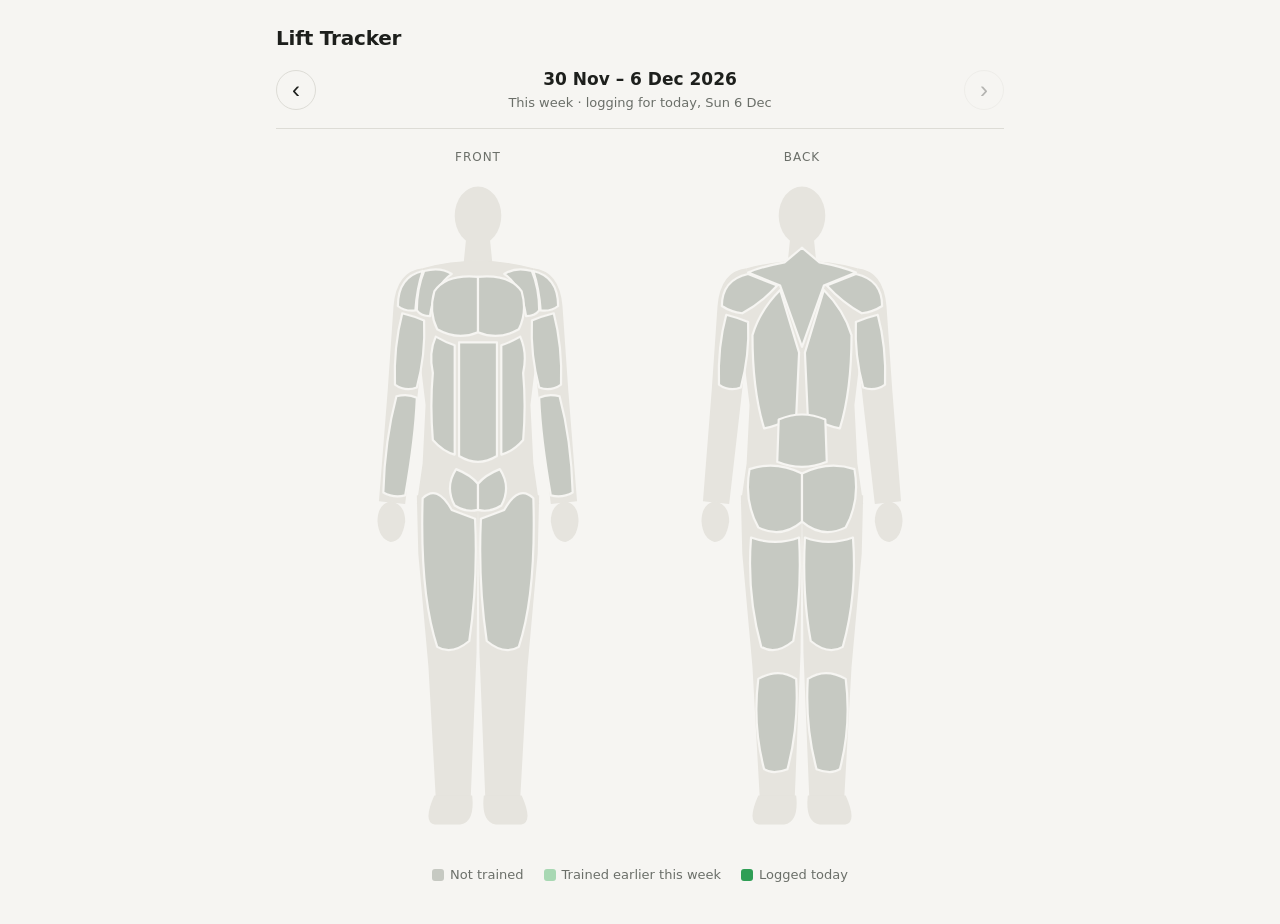
==== index.html @ e6c9cdfc "Lift Tracker v1: core loop Front/back muscle diagram with hover/tap labels, tap-to-log with tap-agai" ====
<!doctype html>
<html lang="en-AU">
<head>
  <meta charset="utf-8">
  <meta name="viewport" content="width=device-width, initial-scale=1">
  <title>Lift Tracker</title>
  <link rel="stylesheet" href="styles.css">
</head>
<body>
  <main class="app" id="app">
    <header class="topbar">
      <h1>Lift Tracker</h1>
    </header>

    <nav class="week-nav" aria-label="Week">
      <button id="prev-week" class="nav-btn" type="button" aria-label="Previous week">&#8249;</button>
      <div class="week-info">
        <div id="week-label" class="week-label" aria-live="polite"></div>
        <div id="week-sub" class="week-sub"></div>
      </div>
      <button id="next-week" class="nav-btn" type="button" aria-label="Next week">&#8250;</button>
    </nav>

    <section class="stage" id="stage">
      <figure class="figure" id="figure-front">
        <figcaption>Front</figcaption>
      </figure>
      <figure class="figure" id="figure-back">
        <figcaption>Back</figcaption>
      </figure>
      <div id="muscle-label" class="muscle-label" role="status" hidden></div>
    </section>

    <ul class="legend" id="legend">
      <li><span class="swatch swatch-none"></span>Not trained</li>
      <li class="current-only"><span class="swatch swatch-week"></span>Trained earlier this week</li>
      <li class="current-only"><span class="swatch swatch-today"></span>Logged today</li>
      <li class="past-only"><span class="swatch swatch-today"></span>Trained</li>
    </ul>
  </main>

  <script src="js/muscles.js"></script>
  <script src="js/dates.js"></script>
  <script src="js/store.js"></script>
  <script src="js/figure.js"></script>
  <script src="js/app.js"></script>
</body>
</html>
---- styles.css ----
:root {
  --bg: #f6f5f2;
  --ink: #1d1f1c;
  --muted: #6b6f69;
  --line: #dddcd6;
  --body: #e6e4de;
  --none: #c6c9c2;
  --week: #a8d8b3;
  --today: #2f9e55;
  --active-stroke: #1d1f1c;
  --label-bg: #1d1f1c;
  --label-ink: #ffffff;
  color-scheme: light;
}

@media (prefers-color-scheme: dark) {
  :root:not([data-theme="light"]) {
    --bg: #161816;
    --ink: #e8eae6;
    --muted: #9aa097;
    --line: #2e322e;
    --body: #2a2e2a;
    --none: #474c46;
    --week: #2f6040;
    --today: #4fc777;
    --active-stroke: #e8eae6;
    --label-bg: #e8eae6;
    --label-ink: #161816;
    color-scheme: dark;
  }
}

:root[data-theme="dark"] {
  --bg: #161816;
  --ink: #e8eae6;
  --muted: #9aa097;
  --line: #2e322e;
  --body: #2a2e2a;
  --none: #474c46;
  --week: #2f6040;
  --today: #4fc777;
  --active-stroke: #e8eae6;
  --label-bg: #e8eae6;
  --label-ink: #161816;
  color-scheme: dark;
}

* { box-sizing: border-box; }

html, body { margin: 0; }

body {
  background: var(--bg);
  color: var(--ink);
  font: 15px/1.4 system-ui, -apple-system, "Segoe UI", Roboto, sans-serif;
  -webkit-tap-highlight-color: transparent;
}

.app {
  max-width: 760px;
  margin: 0 auto;
  padding: 24px 16px 40px;
}

.topbar h1 {
  margin: 0 0 16px;
  font-size: 20px;
  font-weight: 650;
  letter-spacing: -0.01em;
}

/* Week navigation */

.week-nav {
  display: flex;
  align-items: center;
  gap: 12px;
  padding-bottom: 16px;
  border-bottom: 1px solid var(--line);
}

.week-info { flex: 1; text-align: center; }

.week-label { font-size: 17px; font-weight: 600; }

.week-sub { color: var(--muted); font-size: 13px; margin-top: 2px; }

.nav-btn {
  width: 40px;
  height: 40px;
  border: 1px solid var(--line);
  border-radius: 50%;
  background: transparent;
  color: var(--ink);
  font-size: 24px;
  line-height: 1;
  cursor: pointer;
}

.nav-btn:hover:not(:disabled) { background: var(--line); }
.nav-btn:disabled { opacity: 0.3; cursor: default; }
.nav-btn:focus-visible { outline: 2px solid var(--today); outline-offset: 2px; }

/* Figures */

.stage {
  position: relative;
  display: flex;
  justify-content: center;
  gap: 24px;
  padding-top: 20px;
}

.figure {
  margin: 0;
  flex: 1 1 0;
  max-width: 300px;
  text-align: center;
}

.figure figcaption {
  color: var(--muted);
  font-size: 12px;
  text-transform: uppercase;
  letter-spacing: 0.08em;
  margin-bottom: 6px;
}

.figure-svg {
  width: 100%;
  height: auto;
  max-height: max(360px, calc(100vh - 230px));
  display: block;
  overflow: visible;
}

.body path { fill: var(--body); }

.muscle { cursor: pointer; outline: none; }

.muscle path {
  fill: var(--none);
  stroke: var(--bg);
  stroke-width: 1.5;
  stroke-linejoin: round;
  transition: fill 150ms ease, filter 150ms ease;
}

.muscle[data-state="week"] path { fill: var(--week); }
.muscle[data-state="today"] path,
.muscle[data-state="trained"] path { fill: var(--today); }

.muscle.is-active path {
  stroke: var(--active-stroke);
  stroke-width: 2;
  filter: brightness(1.06);
}

.muscle.is-active { position: relative; }

.view-only .muscle { cursor: default; }

/* Floating name label */

.muscle-label {
  position: absolute;
  z-index: 2;
  transform: translate(-50%, -100%);
  padding: 4px 10px;
  border-radius: 6px;
  background: var(--label-bg);
  color: var(--label-ink);
  font-size: 13px;
  font-weight: 600;
  white-space: nowrap;
  pointer-events: none;
}

/* Legend */

.legend {
  list-style: none;
  display: flex;
  flex-wrap: wrap;
  justify-content: center;
  gap: 8px 20px;
  margin: 24px 0 0;
  padding: 0;
  color: var(--muted);
  font-size: 13px;
}

.legend li { display: flex; align-items: center; gap: 6px; }

.swatch { width: 12px; height: 12px; border-radius: 3px; display: inline-block; }
.swatch-none { background: var(--none); }
.swatch-week { background: var(--week); }
.swatch-today { background: var(--today); }

.app:not(.view-only) .past-only,
.view-only .current-only { display: none; }

@media (max-width: 600px) {
  .stage { flex-direction: column; align-items: center; gap: 16px; }
  .figure { width: 100%; max-width: 280px; }
}
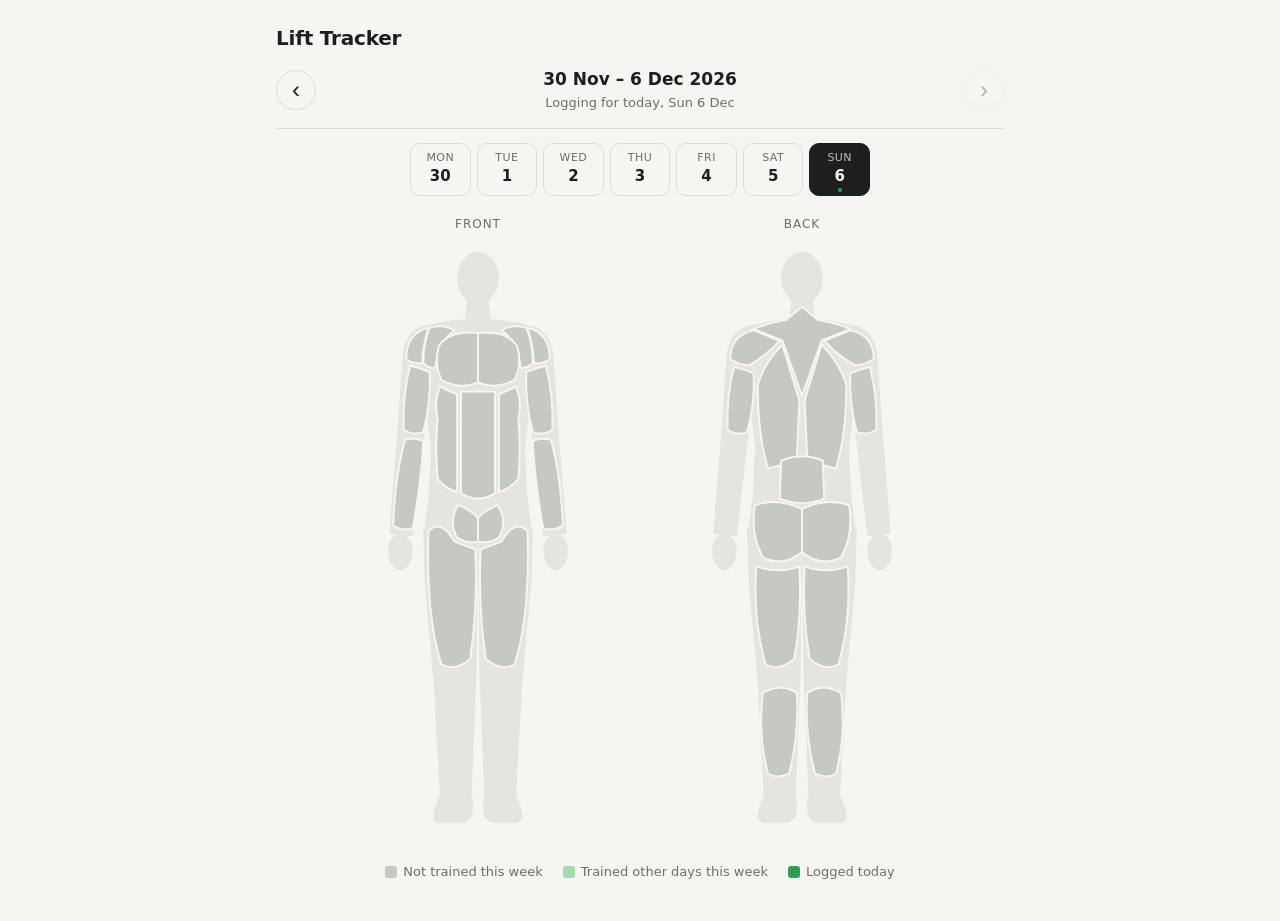
==== commit 6b6b5358: "Add Mon-Sun day strip for editing any past or present day Taps now log to the day selected in the st" ====
--- a/index.html
+++ b/index.html
@@ -21,6 +21,8 @@
       <button id="next-week" class="nav-btn" type="button" aria-label="Next week">&#8250;</button>
     </nav>
 
+    <div id="day-strip" class="day-strip" role="group" aria-label="Day to log"></div>
+
     <section class="stage" id="stage">
       <figure class="figure" id="figure-front">
         <figcaption>Front</figcaption>
@@ -32,15 +34,15 @@
     </section>
 
     <ul class="legend" id="legend">
-      <li><span class="swatch swatch-none"></span>Not trained</li>
-      <li class="current-only"><span class="swatch swatch-week"></span>Trained earlier this week</li>
-      <li class="current-only"><span class="swatch swatch-today"></span>Logged today</li>
-      <li class="past-only"><span class="swatch swatch-today"></span>Trained</li>
+      <li><span class="swatch swatch-none"></span>Not trained this week</li>
+      <li><span class="swatch swatch-week"></span>Trained other days this week</li>
+      <li><span class="swatch swatch-day"></span><span id="legend-day">Logged today</span></li>
     </ul>
   </main>
 
   <script src="js/muscles.js"></script>
   <script src="js/dates.js"></script>
+  <script src="js/stats.js"></script>
   <script src="js/store.js"></script>
   <script src="js/figure.js"></script>
   <script src="js/app.js"></script>
--- a/styles.css
+++ b/styles.css
@@ -101,6 +101,51 @@
 .nav-btn:disabled { opacity: 0.3; cursor: default; }
 .nav-btn:focus-visible { outline: 2px solid var(--today); outline-offset: 2px; }
 
+/* Day strip */
+
+.day-strip {
+  display: grid;
+  grid-template-columns: repeat(7, minmax(0, 1fr));
+  gap: 6px;
+  max-width: 460px;
+  margin: 14px auto 0;
+}
+
+.day-chip {
+  position: relative;
+  display: flex;
+  flex-direction: column;
+  align-items: center;
+  gap: 1px;
+  padding: 6px 0 8px;
+  border: 1px solid var(--line);
+  border-radius: 10px;
+  background: transparent;
+  color: var(--ink);
+  font: inherit;
+  cursor: pointer;
+}
+
+.day-chip .dow { font-size: 11px; color: var(--muted); text-transform: uppercase; letter-spacing: 0.04em; }
+.day-chip .date { font-size: 15px; font-weight: 600; }
+
+.day-chip:hover:not(:disabled) { background: var(--line); }
+.day-chip:focus-visible { outline: 2px solid var(--today); outline-offset: 2px; }
+.day-chip:disabled { opacity: 0.35; cursor: default; }
+
+.day-chip[aria-pressed="true"] { background: var(--ink); border-color: var(--ink); color: var(--bg); }
+.day-chip[aria-pressed="true"] .dow { color: var(--bg); opacity: 0.75; }
+
+.day-chip.is-today::after {
+  content: "";
+  position: absolute;
+  bottom: 3px;
+  width: 4px;
+  height: 4px;
+  border-radius: 50%;
+  background: var(--today);
+}
+
 /* Figures */
 
 .stage {
@@ -129,7 +174,7 @@
 .figure-svg {
   width: 100%;
   height: auto;
-  max-height: max(360px, calc(100vh - 230px));
+  max-height: max(360px, calc(100vh - 300px));
   display: block;
   overflow: visible;
 }
@@ -147,16 +192,13 @@
 }
 
 .muscle[data-state="week"] path { fill: var(--week); }
-.muscle[data-state="today"] path,
-.muscle[data-state="trained"] path { fill: var(--today); }
+.muscle[data-state="day"] path { fill: var(--today); }
 
 .muscle.is-active path {
   stroke: var(--active-stroke);
   stroke-width: 2;
   filter: brightness(1.06);
 }
-
-.muscle.is-active { position: relative; }
 
 .view-only .muscle { cursor: default; }
 
@@ -195,10 +237,7 @@
 .swatch { width: 12px; height: 12px; border-radius: 3px; display: inline-block; }
 .swatch-none { background: var(--none); }
 .swatch-week { background: var(--week); }
-.swatch-today { background: var(--today); }
-
-.app:not(.view-only) .past-only,
-.view-only .current-only { display: none; }
+.swatch-day { background: var(--today); }
 
 @media (max-width: 600px) {
   .stage { flex-direction: column; align-items: center; gap: 16px; }
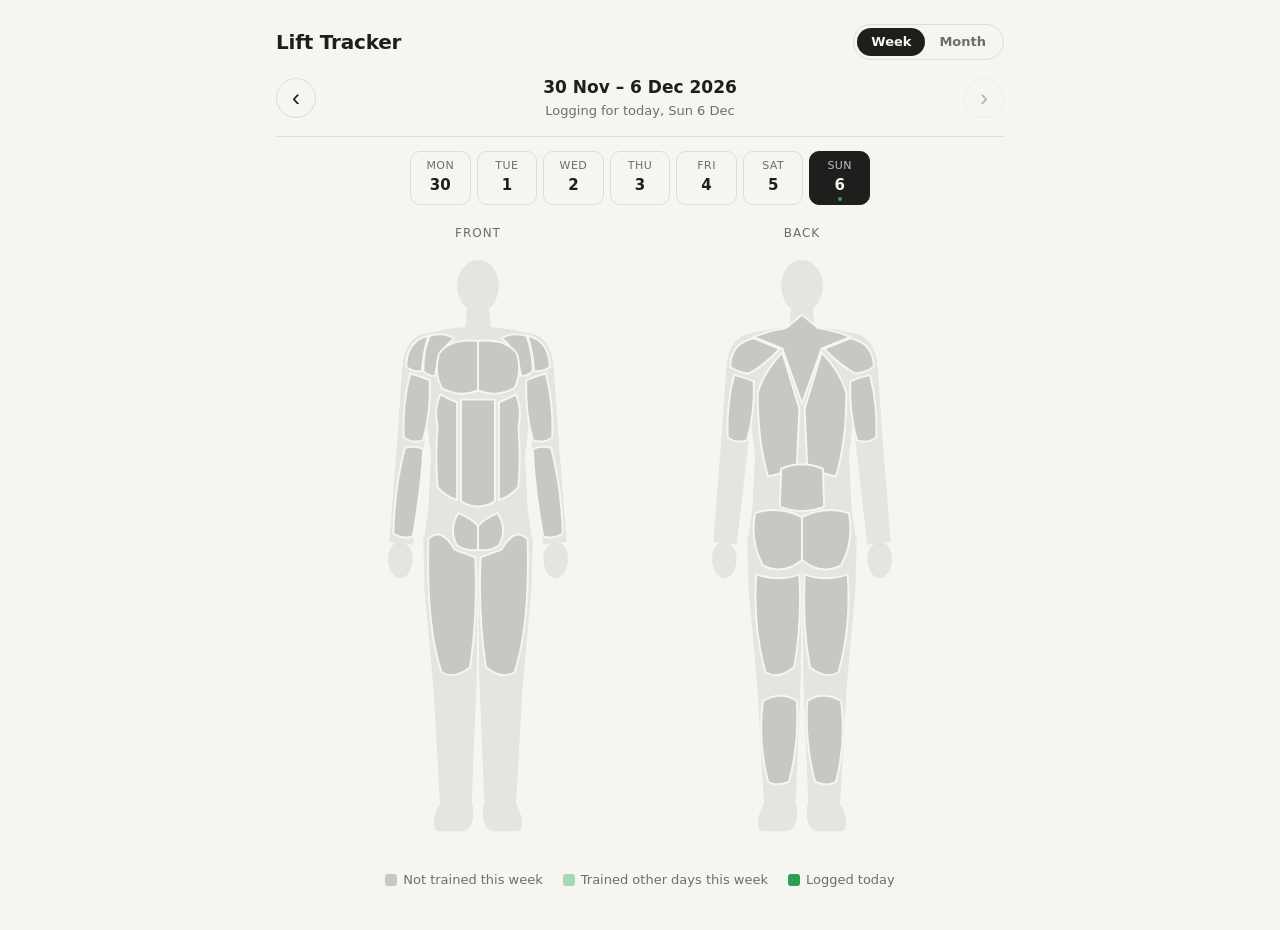
==== commit 74a71dcc: "Add read-only month view: 30-day training frequency heatmap Week/Month toggle. Month view colours ea" ====
--- a/index.html
+++ b/index.html
@@ -7,12 +7,26 @@
   <link rel="stylesheet" href="styles.css">
 </head>
 <body>
+  <!-- Shared hatch for "0 days" in the month view (both figures reference it). -->
+  <svg class="defs" width="0" height="0" aria-hidden="true" focusable="false">
+    <defs>
+      <pattern id="hatch" patternUnits="userSpaceOnUse" width="6" height="6" patternTransform="rotate(45)">
+        <rect class="hatch-bg" width="6" height="6"/>
+        <line class="hatch-line" x1="0" y1="0" x2="0" y2="6"/>
+      </pattern>
+    </defs>
+  </svg>
+
   <main class="app" id="app">
     <header class="topbar">
       <h1>Lift Tracker</h1>
+      <div class="mode-toggle" role="group" aria-label="View">
+        <button id="mode-week" type="button" aria-pressed="true">Week</button>
+        <button id="mode-month" type="button" aria-pressed="false">Month</button>
+      </div>
     </header>
 
-    <nav class="week-nav" aria-label="Week">
+    <nav class="week-nav" aria-label="Period">
       <button id="prev-week" class="nav-btn" type="button" aria-label="Previous week">&#8249;</button>
       <div class="week-info">
         <div id="week-label" class="week-label" aria-live="polite"></div>
@@ -33,11 +47,23 @@
       <div id="muscle-label" class="muscle-label" role="status" hidden></div>
     </section>
 
-    <ul class="legend" id="legend">
+    <ul class="legend" id="legend-week">
       <li><span class="swatch swatch-none"></span>Not trained this week</li>
       <li><span class="swatch swatch-week"></span>Trained other days this week</li>
       <li><span class="swatch swatch-day"></span><span id="legend-day">Logged today</span></li>
     </ul>
+
+    <div class="legend-month" id="legend-month" hidden>
+      <div class="legend-title">Days trained in these 30 days</div>
+      <ul class="legend">
+        <li><span class="swatch swatch-band0"></span>0</li>
+        <li><span class="swatch swatch-band1"></span>1</li>
+        <li><span class="swatch swatch-band2"></span>2&ndash;3</li>
+        <li><span class="swatch swatch-band3"></span>4&ndash;5</li>
+        <li><span class="swatch swatch-band4"></span>6&ndash;8</li>
+        <li><span class="swatch swatch-band5"></span>9+</li>
+      </ul>
+    </div>
   </main>
 
   <script src="js/muscles.js"></script>
--- a/styles.css
+++ b/styles.css
@@ -10,6 +10,13 @@
   --active-stroke: #1d1f1c;
   --label-bg: #1d1f1c;
   --label-ink: #ffffff;
+  /* Month bands (1, 2–3, 4–5, 6–8, 9+): warm = under-trained. Validated with
+     the dataviz palette checker against --bg in each mode. */
+  --band1: #ff8179;
+  --band2: #ab8900;
+  --band3: #008c6c;
+  --band4: #00619b;
+  --band5: #582683;
   color-scheme: light;
 }
 
@@ -26,6 +33,11 @@
     --active-stroke: #e8eae6;
     --label-bg: #e8eae6;
     --label-ink: #161816;
+    --band1: #ffaaaa;
+    --band2: #c8b222;
+    --band3: #00b878;
+    --band4: #0096c5;
+    --band5: #735cc7;
     color-scheme: dark;
   }
 }
@@ -42,10 +54,19 @@
   --active-stroke: #e8eae6;
   --label-bg: #e8eae6;
   --label-ink: #161816;
+  --band1: #ffaaaa;
+  --band2: #c8b222;
+  --band3: #00b878;
+  --band4: #0096c5;
+  --band5: #735cc7;
   color-scheme: dark;
 }
 
 * { box-sizing: border-box; }
+
+[hidden] { display: none !important; }
+
+.defs { position: absolute; width: 0; height: 0; overflow: hidden; }
 
 html, body { margin: 0; }
 
@@ -62,12 +83,44 @@
   padding: 24px 16px 40px;
 }
 
+.topbar {
+  display: flex;
+  align-items: center;
+  justify-content: space-between;
+  gap: 12px;
+  margin-bottom: 16px;
+}
+
 .topbar h1 {
-  margin: 0 0 16px;
+  margin: 0;
   font-size: 20px;
   font-weight: 650;
   letter-spacing: -0.01em;
 }
+
+/* Week | Month toggle */
+
+.mode-toggle {
+  display: inline-flex;
+  padding: 3px;
+  border: 1px solid var(--line);
+  border-radius: 999px;
+}
+
+.mode-toggle button {
+  padding: 5px 14px;
+  border: 0;
+  border-radius: 999px;
+  background: transparent;
+  color: var(--muted);
+  font: inherit;
+  font-size: 13px;
+  font-weight: 600;
+  cursor: pointer;
+}
+
+.mode-toggle button[aria-pressed="true"] { background: var(--ink); color: var(--bg); }
+.mode-toggle button:focus-visible { outline: 2px solid var(--today); outline-offset: 2px; }
 
 /* Week navigation */
 
@@ -193,6 +246,16 @@
 
 .muscle[data-state="week"] path { fill: var(--week); }
 .muscle[data-state="day"] path { fill: var(--today); }
+
+.muscle[data-band="0"] path { fill: url(#hatch); }
+.muscle[data-band="1"] path { fill: var(--band1); }
+.muscle[data-band="2"] path { fill: var(--band2); }
+.muscle[data-band="3"] path { fill: var(--band3); }
+.muscle[data-band="4"] path { fill: var(--band4); }
+.muscle[data-band="5"] path { fill: var(--band5); }
+
+.hatch-bg { fill: var(--none); }
+.hatch-line { stroke: var(--bg); stroke-width: 2; }
 
 .muscle.is-active path {
   stroke: var(--active-stroke);
@@ -239,6 +302,20 @@
 .swatch-week { background: var(--week); }
 .swatch-day { background: var(--today); }
 
+.swatch-band0 {
+  background: repeating-linear-gradient(45deg, var(--none) 0 2.5px, var(--bg) 2.5px 4px);
+}
+.swatch-band1 { background: var(--band1); }
+.swatch-band2 { background: var(--band2); }
+.swatch-band3 { background: var(--band3); }
+.swatch-band4 { background: var(--band4); }
+.swatch-band5 { background: var(--band5); }
+
+.legend-month { margin-top: 24px; text-align: center; }
+.legend-month .legend { margin-top: 6px; gap: 6px 14px; }
+.legend-month .swatch { width: 18px; }
+.legend-title { color: var(--muted); font-size: 12px; text-transform: uppercase; letter-spacing: 0.06em; }
+
 @media (max-width: 600px) {
   .stage { flex-direction: column; align-items: center; gap: 16px; }
   .figure { width: 100%; max-width: 280px; }
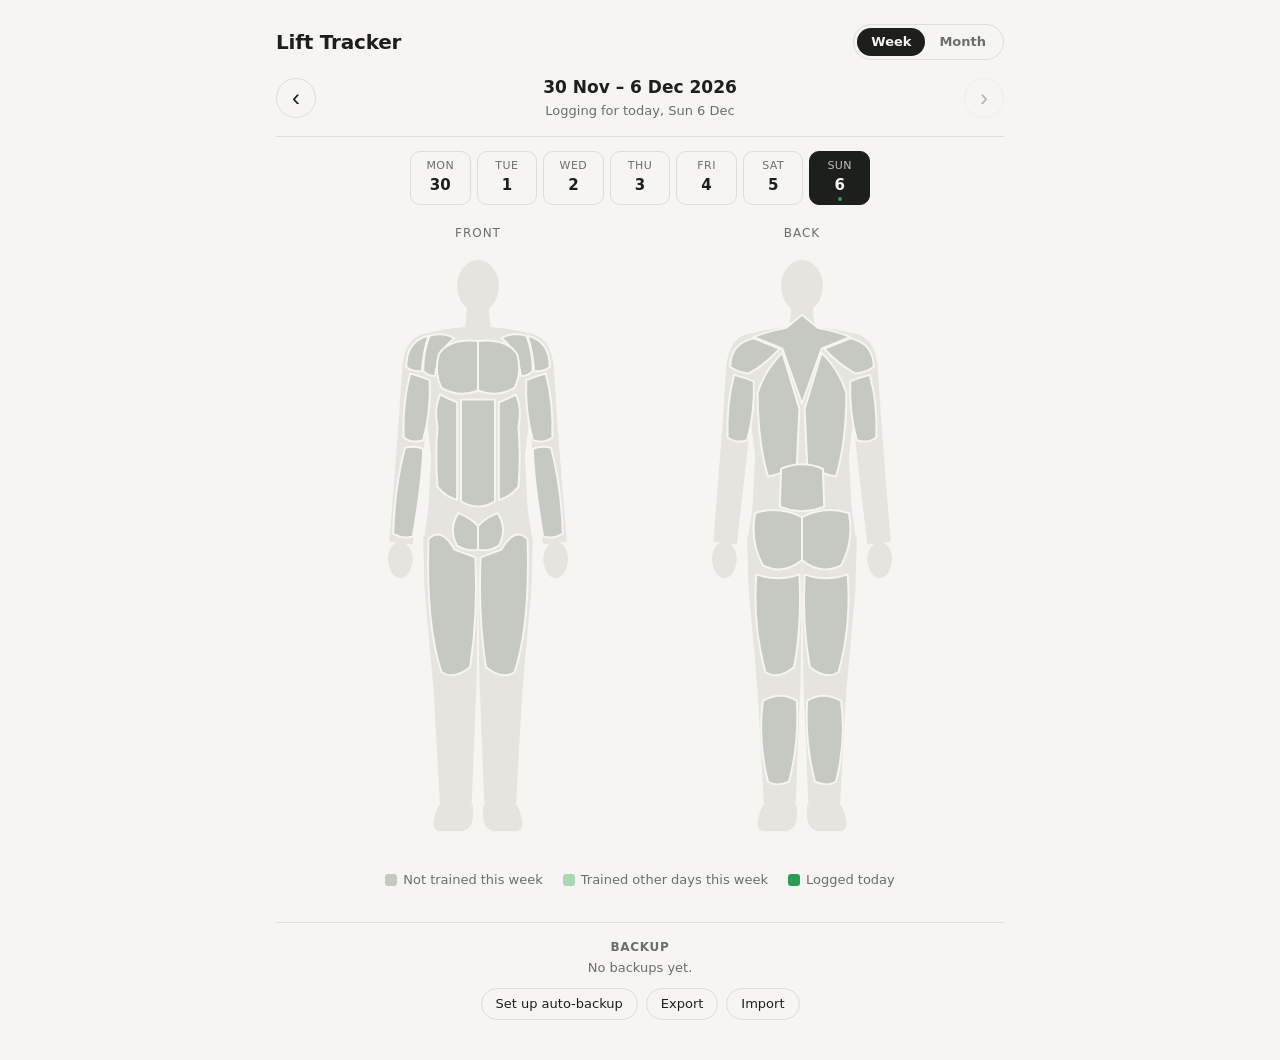
==== commit 2154568f: "Add backup: export/import (merge) and Chrome auto-backup to a file Export downloads a dated JSON bac" ====
--- a/index.html
+++ b/index.html
@@ -64,13 +64,26 @@
         <li><span class="swatch swatch-band5"></span>9+</li>
       </ul>
     </div>
+
+    <section class="backup" id="backup" aria-labelledby="backup-title">
+      <h2 id="backup-title">Backup</h2>
+      <p id="backup-status" class="backup-status" aria-live="polite"></p>
+      <div class="backup-actions">
+        <button id="backup-auto" class="pill-btn" type="button" hidden>Set up auto-backup</button>
+        <button id="backup-export" class="pill-btn" type="button">Export</button>
+        <button id="backup-import" class="pill-btn" type="button">Import</button>
+        <input id="backup-file" type="file" accept=".json,application/json" hidden>
+      </div>
+    </section>
   </main>
 
   <script src="js/muscles.js"></script>
   <script src="js/dates.js"></script>
   <script src="js/stats.js"></script>
+  <script src="js/backup.js"></script>
   <script src="js/store.js"></script>
   <script src="js/figure.js"></script>
   <script src="js/app.js"></script>
+  <script src="js/backup-ui.js"></script>
 </body>
 </html>
--- a/styles.css
+++ b/styles.css
@@ -10,13 +10,14 @@
   --active-stroke: #1d1f1c;
   --label-bg: #1d1f1c;
   --label-ink: #ffffff;
-  /* Month bands (1, 2–3, 4–5, 6–8, 9+): warm = under-trained. Validated with
-     the dataviz palette checker against --bg in each mode. */
-  --band1: #ff8179;
-  --band2: #ab8900;
-  --band3: #008c6c;
-  --band4: #00619b;
-  --band5: #582683;
+  /* Month bands (1, 2–3, 4–5, 6–8, 9+): one green, light → dark = more days.
+     Dark mode flips (dark → light). Validated as an ordinal ramp against --bg
+     with the dataviz palette checker. 0 days uses the hatch, not a band. */
+  --band1: #6bbf7f;
+  --band2: #40a35c;
+  --band3: #1c8742;
+  --band4: #0f6a31;
+  --band5: #0b4d23;
   color-scheme: light;
 }
 
@@ -33,11 +34,11 @@
     --active-stroke: #e8eae6;
     --label-bg: #e8eae6;
     --label-ink: #161816;
-    --band1: #ffaaaa;
-    --band2: #c8b222;
-    --band3: #00b878;
-    --band4: #0096c5;
-    --band5: #735cc7;
+    --band1: #266739;
+    --band2: #2d8949;
+    --band3: #3eab5e;
+    --band4: #61cb7c;
+    --band5: #96e7a7;
     color-scheme: dark;
   }
 }
@@ -54,11 +55,11 @@
   --active-stroke: #e8eae6;
   --label-bg: #e8eae6;
   --label-ink: #161816;
-  --band1: #ffaaaa;
-  --band2: #c8b222;
-  --band3: #00b878;
-  --band4: #0096c5;
-  --band5: #735cc7;
+  --band1: #266739;
+  --band2: #2d8949;
+  --band3: #3eab5e;
+  --band4: #61cb7c;
+  --band5: #96e7a7;
   color-scheme: dark;
 }
 
@@ -316,6 +317,45 @@
 .legend-month .swatch { width: 18px; }
 .legend-title { color: var(--muted); font-size: 12px; text-transform: uppercase; letter-spacing: 0.06em; }
 
+/* Backup panel */
+
+.backup {
+  margin-top: 32px;
+  padding-top: 16px;
+  border-top: 1px solid var(--line);
+  text-align: center;
+}
+
+.backup h2 {
+  margin: 0 0 4px;
+  color: var(--muted);
+  font-size: 12px;
+  font-weight: 600;
+  text-transform: uppercase;
+  letter-spacing: 0.06em;
+}
+
+.backup-status { margin: 0 0 10px; color: var(--muted); font-size: 13px; }
+.backup.needs-backup .backup-status { color: var(--ink); font-weight: 600; }
+
+.backup-actions { display: flex; flex-wrap: wrap; justify-content: center; gap: 8px; }
+
+.pill-btn {
+  padding: 6px 14px;
+  border: 1px solid var(--line);
+  border-radius: 999px;
+  background: transparent;
+  color: var(--ink);
+  font: inherit;
+  font-size: 13px;
+  cursor: pointer;
+}
+
+.pill-btn:hover { background: var(--line); }
+.pill-btn:focus-visible { outline: 2px solid var(--today); outline-offset: 2px; }
+.backup.needs-backup #backup-export,
+.backup.needs-backup #backup-auto { border-color: var(--ink); font-weight: 600; }
+
 @media (max-width: 600px) {
   .stage { flex-direction: column; align-items: center; gap: 16px; }
   .figure { width: 100%; max-width: 280px; }
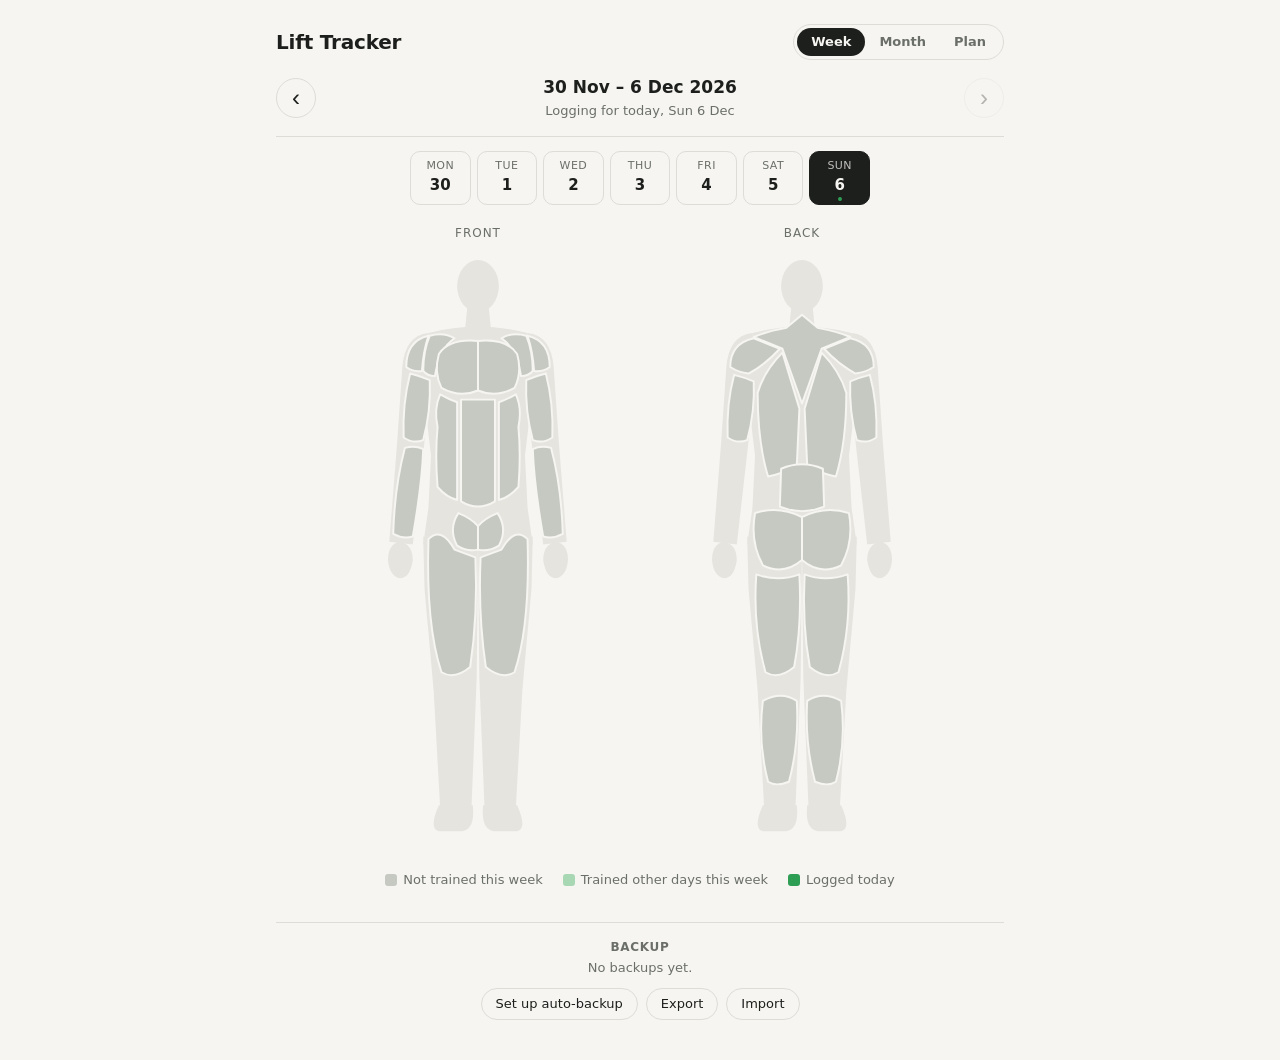
==== commit fcc84f28: "Add Plan tab with Week view link and weekly carry-forward (V3) Third tab (Week / Month / Plan): set " ====
--- a/index.html
+++ b/index.html
@@ -14,6 +14,11 @@
         <rect class="hatch-bg" width="6" height="6"/>
         <line class="hatch-line" x1="0" y1="0" x2="0" y2="6"/>
       </pattern>
+      <!-- Red dots for planned muscles; transparent between dots so the colour underneath shows. -->
+      <pattern id="plan-dots" patternUnits="userSpaceOnUse" width="8" height="8">
+        <circle class="plan-dot" cx="2" cy="2" r="1.15"/>
+        <circle class="plan-dot" cx="6" cy="6" r="1.15"/>
+      </pattern>
     </defs>
   </svg>
 
@@ -23,6 +28,7 @@
       <div class="mode-toggle" role="group" aria-label="View">
         <button id="mode-week" type="button" aria-pressed="true">Week</button>
         <button id="mode-month" type="button" aria-pressed="false">Month</button>
+        <button id="mode-plan" type="button" aria-pressed="false">Plan</button>
       </div>
     </header>
 
@@ -51,6 +57,11 @@
       <li><span class="swatch swatch-none"></span>Not trained this week</li>
       <li><span class="swatch swatch-week"></span>Trained other days this week</li>
       <li><span class="swatch swatch-day"></span><span id="legend-day">Logged today</span></li>
+      <li id="legend-week-plan" hidden><span class="swatch swatch-plan"></span><span id="legend-week-plan-text">Planned</span></li>
+    </ul>
+
+    <ul class="legend" id="legend-plan" hidden>
+      <li><span class="swatch swatch-plan"></span><span id="legend-plan-text">Planned</span></li>
     </ul>
 
     <div class="legend-month" id="legend-month" hidden>
@@ -80,6 +91,7 @@
   <script src="js/muscles.js"></script>
   <script src="js/dates.js"></script>
   <script src="js/stats.js"></script>
+  <script src="js/plans.js"></script>
   <script src="js/backup.js"></script>
   <script src="js/store.js"></script>
   <script src="js/figure.js"></script>
--- a/styles.css
+++ b/styles.css
@@ -18,6 +18,7 @@
   --band3: #1c8742;
   --band4: #0f6a31;
   --band5: #0b4d23;
+  --plan: #d62828;
   color-scheme: light;
 }
 
@@ -39,6 +40,7 @@
     --band3: #3eab5e;
     --band4: #61cb7c;
     --band5: #96e7a7;
+    --plan: #ff6b6b;
     color-scheme: dark;
   }
 }
@@ -60,6 +62,7 @@
   --band3: #3eab5e;
   --band4: #61cb7c;
   --band5: #96e7a7;
+  --plan: #ff6b6b;
   color-scheme: dark;
 }
 
@@ -254,6 +257,18 @@
 .muscle[data-band="3"] path { fill: var(--band3); }
 .muscle[data-band="4"] path { fill: var(--band4); }
 .muscle[data-band="5"] path { fill: var(--band5); }
+
+/* Plan overlay: red dots on top of whatever colour the muscle has. Uses
+   !important so state/band fill rules never repaint the overlay. */
+.muscle path.plan-dots {
+  display: none;
+  fill: url(#plan-dots) !important;
+  stroke: none !important;
+  filter: none !important;
+  pointer-events: none;
+}
+.muscle[data-planned="true"] path.plan-dots { display: inline; }
+.plan-dot { fill: var(--plan); }
 
 .hatch-bg { fill: var(--none); }
 .hatch-line { stroke: var(--bg); stroke-width: 2; }
@@ -306,6 +321,11 @@
 .swatch-band0 {
   background: repeating-linear-gradient(45deg, var(--none) 0 2.5px, var(--bg) 2.5px 4px);
 }
+.swatch-plan {
+  background-color: var(--none);
+  background-image: radial-gradient(circle, var(--plan) 1.4px, transparent 1.6px);
+  background-size: 5px 5px;
+}
 .swatch-band1 { background: var(--band1); }
 .swatch-band2 { background: var(--band2); }
 .swatch-band3 { background: var(--band3); }
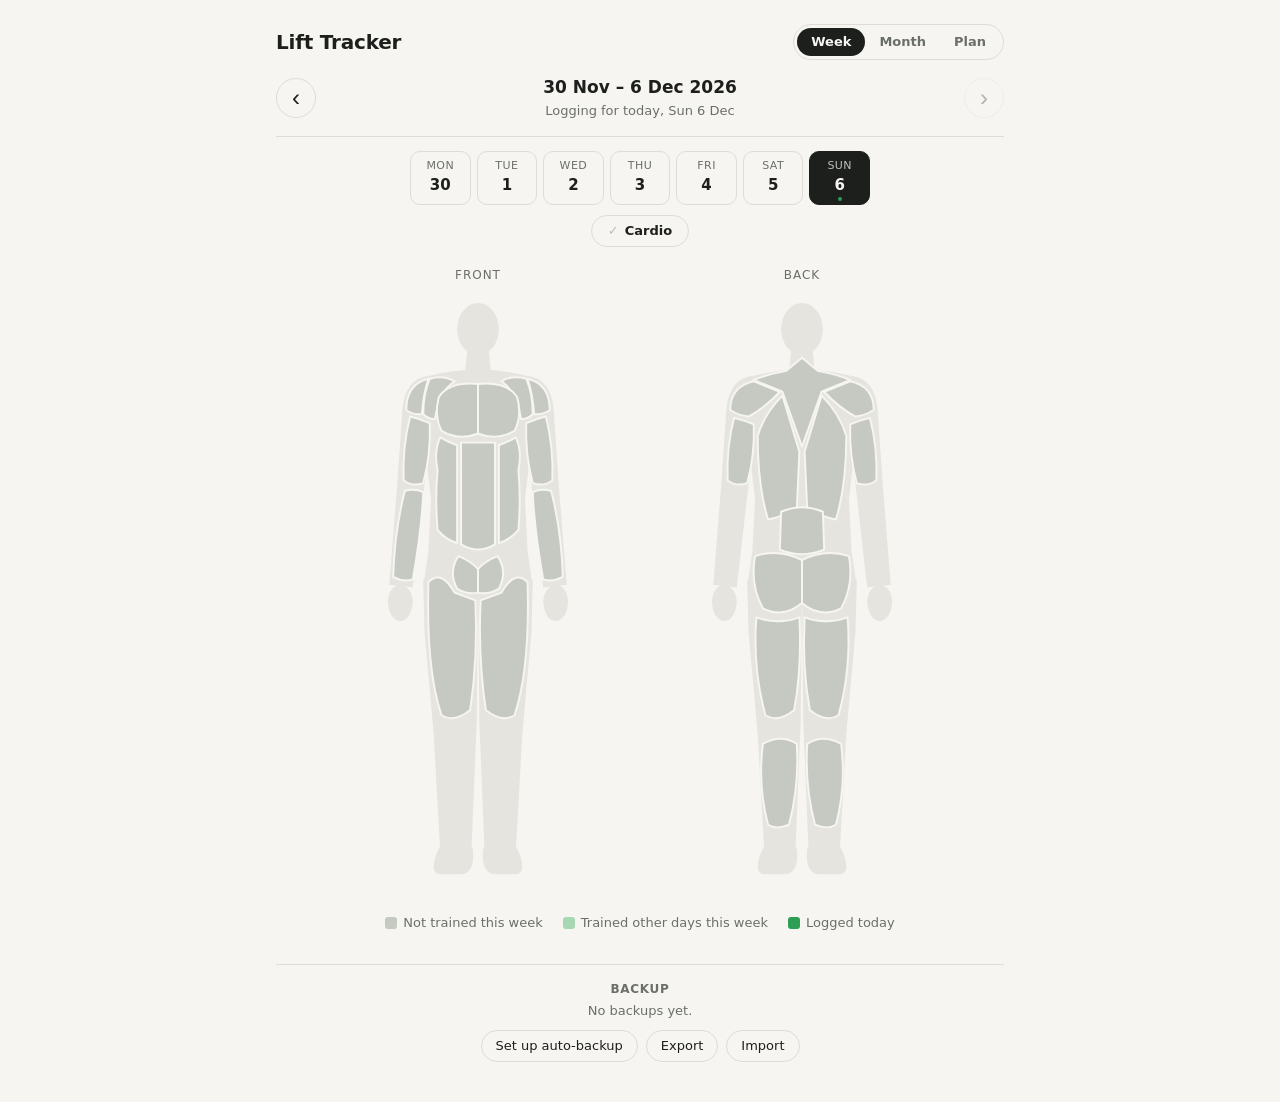
==== commit f1d324f7: "Add cardio tick and optional weight per muscle with carry-forward (V4) - Week view: a Cardio toggle " ====
--- a/index.html
+++ b/index.html
@@ -43,6 +43,12 @@
 
     <div id="day-strip" class="day-strip" role="group" aria-label="Day to log"></div>
 
+    <div class="cardio-row" id="cardio-row">
+      <button id="cardio-btn" class="cardio-btn" type="button" aria-pressed="false">
+        <span class="cardio-check" aria-hidden="true">&#10003;</span> Cardio
+      </button>
+    </div>
+
     <section class="stage" id="stage">
       <figure class="figure" id="figure-front">
         <figcaption>Front</figcaption>
@@ -50,7 +56,13 @@
       <figure class="figure" id="figure-back">
         <figcaption>Back</figcaption>
       </figure>
-      <div id="muscle-label" class="muscle-label" role="status" hidden></div>
+      <div id="muscle-label" class="muscle-label" hidden>
+        <span id="muscle-label-name" role="status"></span>
+        <span id="muscle-weight" class="muscle-weight" hidden>
+          <input id="weight-input" type="text" inputmode="decimal" autocomplete="off" placeholder="&ndash;" aria-label="Weight in kg">
+          <span class="kg" aria-hidden="true">kg</span>
+        </span>
+      </div>
     </section>
 
     <ul class="legend" id="legend-week">
@@ -92,6 +104,7 @@
   <script src="js/dates.js"></script>
   <script src="js/stats.js"></script>
   <script src="js/plans.js"></script>
+  <script src="js/weights.js"></script>
   <script src="js/backup.js"></script>
   <script src="js/store.js"></script>
   <script src="js/figure.js"></script>
--- a/styles.css
+++ b/styles.css
@@ -203,6 +203,55 @@
   background: var(--today);
 }
 
+/* Week view: tick on days with cardio (top-left; never shown with the plan
+   marker, which is Plan tab only). */
+.day-chip.has-cardio::before {
+  content: "\2713";
+  position: absolute;
+  top: 2px;
+  left: 5px;
+  font-size: 10px;
+  font-weight: 700;
+  line-height: 1;
+  color: var(--today);
+}
+
+/* Cardio toggle for the selected day */
+.cardio-row { display: flex; justify-content: center; margin-top: 10px; }
+
+.cardio-btn {
+  display: inline-flex;
+  align-items: center;
+  gap: 6px;
+  padding: 6px 16px;
+  border: 1px solid var(--line);
+  border-radius: 999px;
+  background: transparent;
+  color: var(--ink);
+  font: inherit;
+  font-size: 13px;
+  font-weight: 600;
+  cursor: pointer;
+}
+
+.cardio-btn .cardio-check { opacity: 0.25; }
+.cardio-btn:hover { background: var(--line); }
+.cardio-btn:focus-visible { outline: 2px solid var(--today); outline-offset: 2px; }
+.cardio-btn[aria-pressed="true"] { background: var(--today); border-color: var(--today); color: #fff; }
+.cardio-btn[aria-pressed="true"] .cardio-check { opacity: 1; }
+
+/* Plan tab: red marker on days that have planned muscles. */
+.day-chip.has-plan::before {
+  content: "";
+  position: absolute;
+  top: 4px;
+  right: 4px;
+  width: 6px;
+  height: 6px;
+  border-radius: 50%;
+  background: var(--plan);
+}
+
 /* Figures */
 
 .stage {
@@ -297,6 +346,32 @@
   pointer-events: none;
 }
 
+/* Weight box inside the label (Week view, logged muscles only) */
+.muscle-label.has-weight {
+  display: flex;
+  align-items: center;
+  gap: 8px;
+  padding: 4px 6px 4px 10px;
+  pointer-events: auto;
+}
+
+.muscle-weight { display: inline-flex; align-items: center; gap: 4px; font-weight: 500; }
+
+#weight-input {
+  width: 4.5em;
+  padding: 2px 6px;
+  border: 2px solid transparent;
+  border-radius: 4px;
+  background: var(--label-ink);
+  color: var(--label-bg);
+  font: inherit;
+  font-size: 16px; /* 16px stops iOS zooming in on focus */
+  text-align: right;
+}
+
+#weight-input:focus { outline: none; border-color: var(--today); }
+#weight-input.invalid { border-color: var(--plan); }
+
 /* Legend */
 
 .legend {
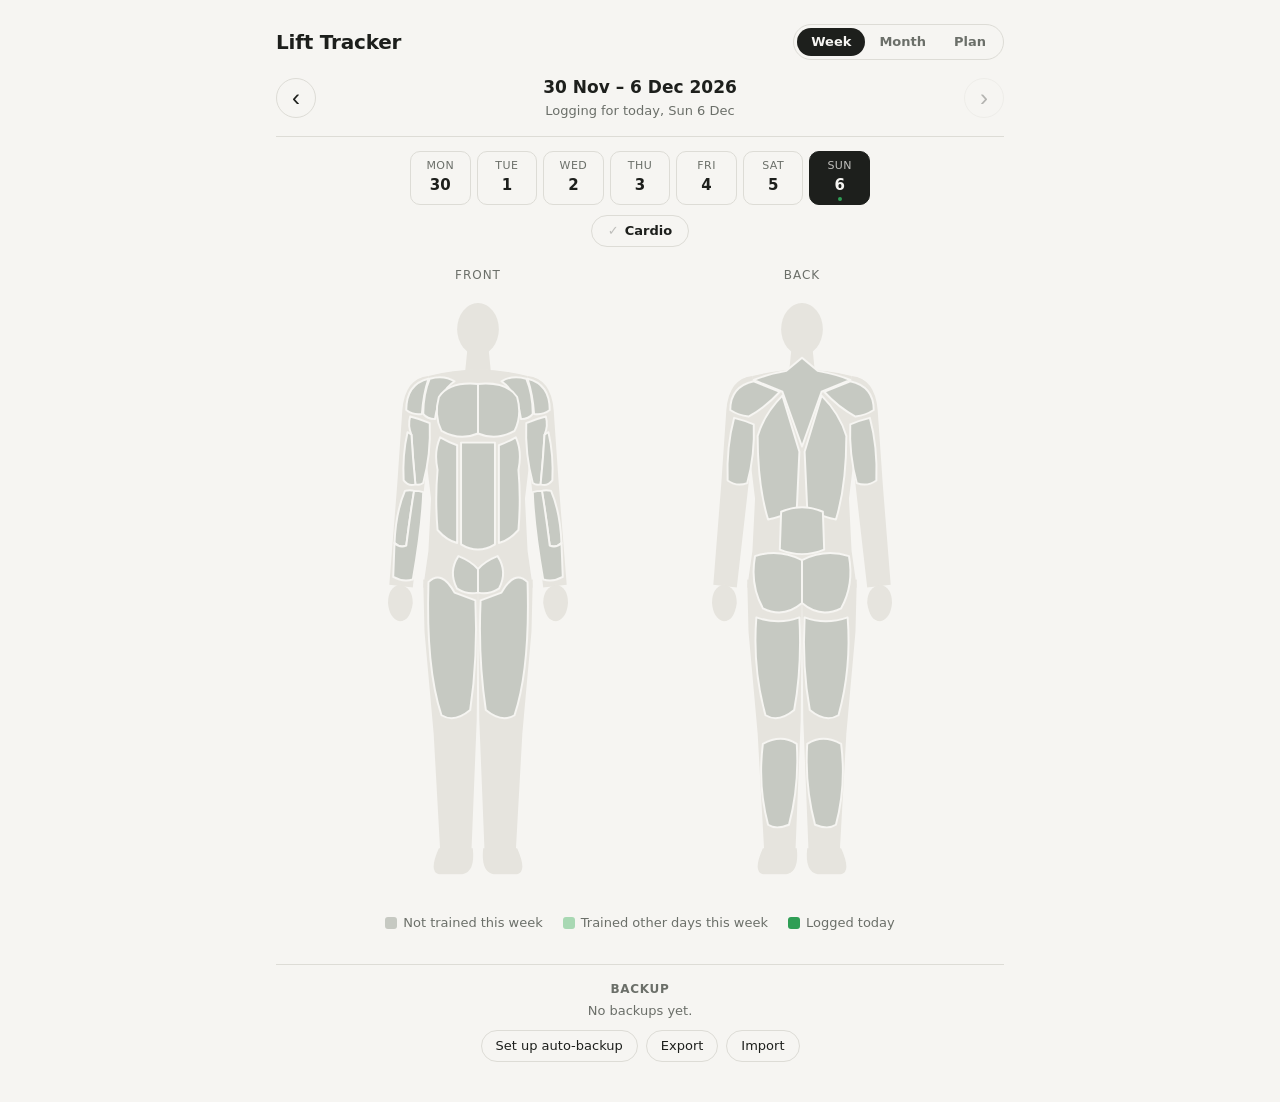
==== commit da3797c4: "Split Forearms into Brachioradialis and Inner forearm Two front-view tap targets: Brachioradialis is" ====
--- a/index.html
+++ b/index.html
@@ -103,6 +103,7 @@
   <script src="js/muscles.js"></script>
   <script src="js/dates.js"></script>
   <script src="js/stats.js"></script>
+  <script src="js/migrate.js"></script>
   <script src="js/plans.js"></script>
   <script src="js/weights.js"></script>
   <script src="js/backup.js"></script>
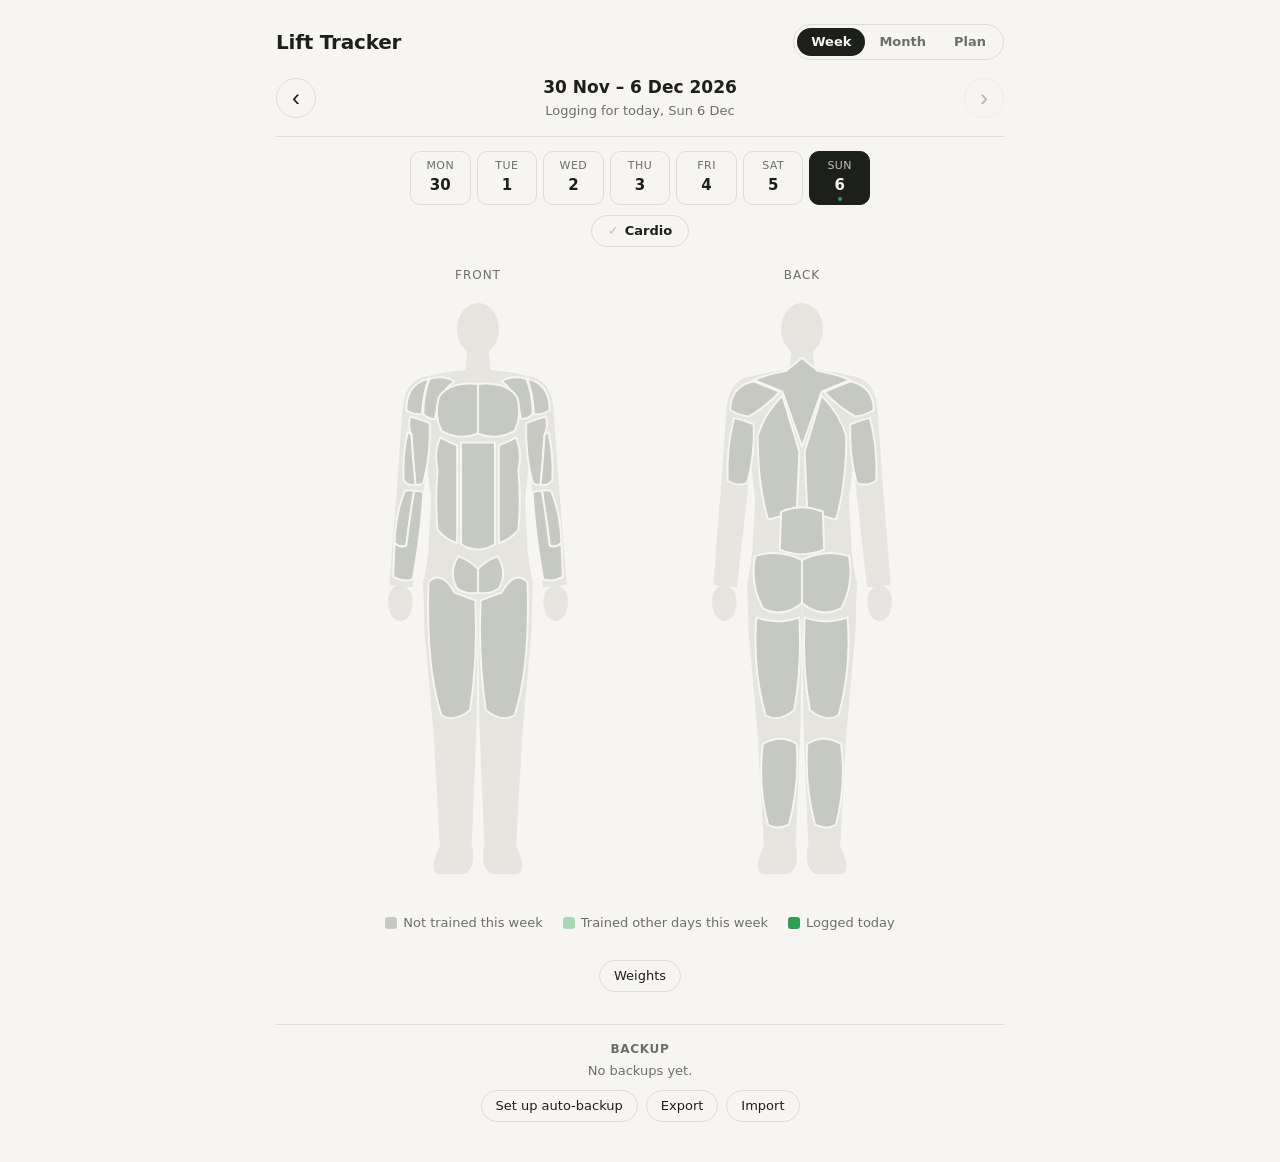
==== commit 9d5e1f86: "Add read-only Weights overview panel A "Weights" button opens a panel listing every muscle's latest " ====
--- a/index.html
+++ b/index.html
@@ -88,6 +88,36 @@
       </ul>
     </div>
 
+    <div class="weights-row">
+      <button id="weights-open" class="pill-btn" type="button" aria-haspopup="dialog">Weights</button>
+    </div>
+
+    <dialog id="weights-dialog" class="weights-dialog" aria-labelledby="weights-title">
+      <div class="wd-head">
+        <h2 id="weights-title">Weights</h2>
+        <button id="weights-close" class="wd-close" type="button" aria-label="Close">&times;</button>
+      </div>
+      <p class="wd-sub">Latest weight for each muscle, and when it last went up.</p>
+      <table class="wd-table">
+        <caption class="sr-only">Latest weight and last increase for each muscle group</caption>
+        <thead>
+          <tr>
+            <th scope="col">Muscle</th>
+            <th scope="col" class="num">Latest</th>
+            <th scope="col">Last bump</th>
+          </tr>
+        </thead>
+        <tbody id="weights-rows"></tbody>
+      </table>
+      <div class="wd-legend-title">Days since last bump</div>
+      <ul class="legend wd-legend">
+        <li><span class="band-dot band-green"></span>0&ndash;14 days</li>
+        <li><span class="band-dot band-amber"></span>15&ndash;27 days</li>
+        <li><span class="band-dot band-red"></span>28+ days</li>
+      </ul>
+      <p class="wd-note">&uarr; = last time it beat its previous best. &ldquo;since&rdquo; = only one weight logged so far.</p>
+    </dialog>
+
     <section class="backup" id="backup" aria-labelledby="backup-title">
       <h2 id="backup-title">Backup</h2>
       <p id="backup-status" class="backup-status" aria-live="polite"></p>
@@ -111,5 +141,6 @@
   <script src="js/figure.js"></script>
   <script src="js/app.js"></script>
   <script src="js/backup-ui.js"></script>
+  <script src="js/weights-ui.js"></script>
 </body>
 </html>
--- a/styles.css
+++ b/styles.css
@@ -19,6 +19,7 @@
   --band4: #0f6a31;
   --band5: #0b4d23;
   --plan: #d62828;
+  --amber: #c98a00;
   color-scheme: light;
 }
 
@@ -41,6 +42,7 @@
     --band4: #61cb7c;
     --band5: #96e7a7;
     --plan: #ff6b6b;
+    --amber: #e3a72f;
     color-scheme: dark;
   }
 }
@@ -63,6 +65,7 @@
   --band4: #61cb7c;
   --band5: #96e7a7;
   --plan: #ff6b6b;
+  --amber: #e3a72f;
   color-scheme: dark;
 }
 
@@ -412,6 +415,95 @@
 .legend-month .swatch { width: 18px; }
 .legend-title { color: var(--muted); font-size: 12px; text-transform: uppercase; letter-spacing: 0.06em; }
 
+/* Weights overview */
+
+.sr-only {
+  position: absolute;
+  width: 1px;
+  height: 1px;
+  overflow: hidden;
+  clip: rect(0 0 0 0);
+  white-space: nowrap;
+}
+
+.weights-row { display: flex; justify-content: center; margin-top: 28px; }
+
+.weights-dialog {
+  width: min(520px, calc(100% - 32px));
+  max-height: calc(100% - 32px);
+  padding: 18px 18px 14px;
+  border: 1px solid var(--line);
+  border-radius: 14px;
+  background: var(--bg);
+  color: var(--ink);
+}
+
+.weights-dialog::backdrop { background: rgba(0, 0, 0, 0.45); }
+
+.wd-head { display: flex; align-items: center; justify-content: space-between; gap: 12px; }
+.wd-head h2 { margin: 0; font-size: 18px; font-weight: 650; }
+
+.wd-close {
+  width: 36px;
+  height: 36px;
+  border: 1px solid var(--line);
+  border-radius: 50%;
+  background: transparent;
+  color: var(--ink);
+  font-size: 22px;
+  line-height: 1;
+  cursor: pointer;
+}
+.wd-close:hover { background: var(--line); }
+.wd-close:focus-visible { outline: 2px solid var(--today); outline-offset: 2px; }
+
+.wd-sub { margin: 4px 0 12px; color: var(--muted); font-size: 13px; }
+
+.wd-table { width: 100%; border-collapse: collapse; font-size: 14px; }
+.wd-table th,
+.wd-table td { padding: 7px 6px; border-bottom: 1px solid var(--line); text-align: left; vertical-align: middle; }
+.wd-table thead th {
+  color: var(--muted);
+  font-size: 11px;
+  font-weight: 600;
+  text-transform: uppercase;
+  letter-spacing: 0.06em;
+}
+.wd-table tbody th { font-weight: 500; }
+.wd-table .num { text-align: right; font-weight: 600; white-space: nowrap; }
+.wd-table .wd-empty { color: var(--muted); font-weight: 400; }
+.wd-bump { color: var(--ink); font-size: 13px; }
+.wd-age { color: var(--muted); }
+
+.band-dot {
+  display: inline-block;
+  width: 10px;
+  height: 10px;
+  margin-right: 6px;
+  border-radius: 50%;
+  vertical-align: -1px;
+}
+.band-green { background: var(--today); }
+.band-amber { background: var(--amber); }
+.band-red { background: var(--plan); }
+
+.wd-legend-title {
+  margin-top: 14px;
+  color: var(--muted);
+  font-size: 11px;
+  text-transform: uppercase;
+  letter-spacing: 0.06em;
+  text-align: center;
+}
+.wd-legend { margin-top: 6px; gap: 6px 16px; }
+.wd-note { margin: 10px 0 0; color: var(--muted); font-size: 12px; text-align: center; }
+
+@media (max-width: 400px) {
+  .weights-dialog { padding: 14px 12px 12px; }
+  .wd-table { font-size: 13px; }
+  .wd-table th, .wd-table td { padding: 6px 4px; }
+}
+
 /* Backup panel */
 
 .backup {
